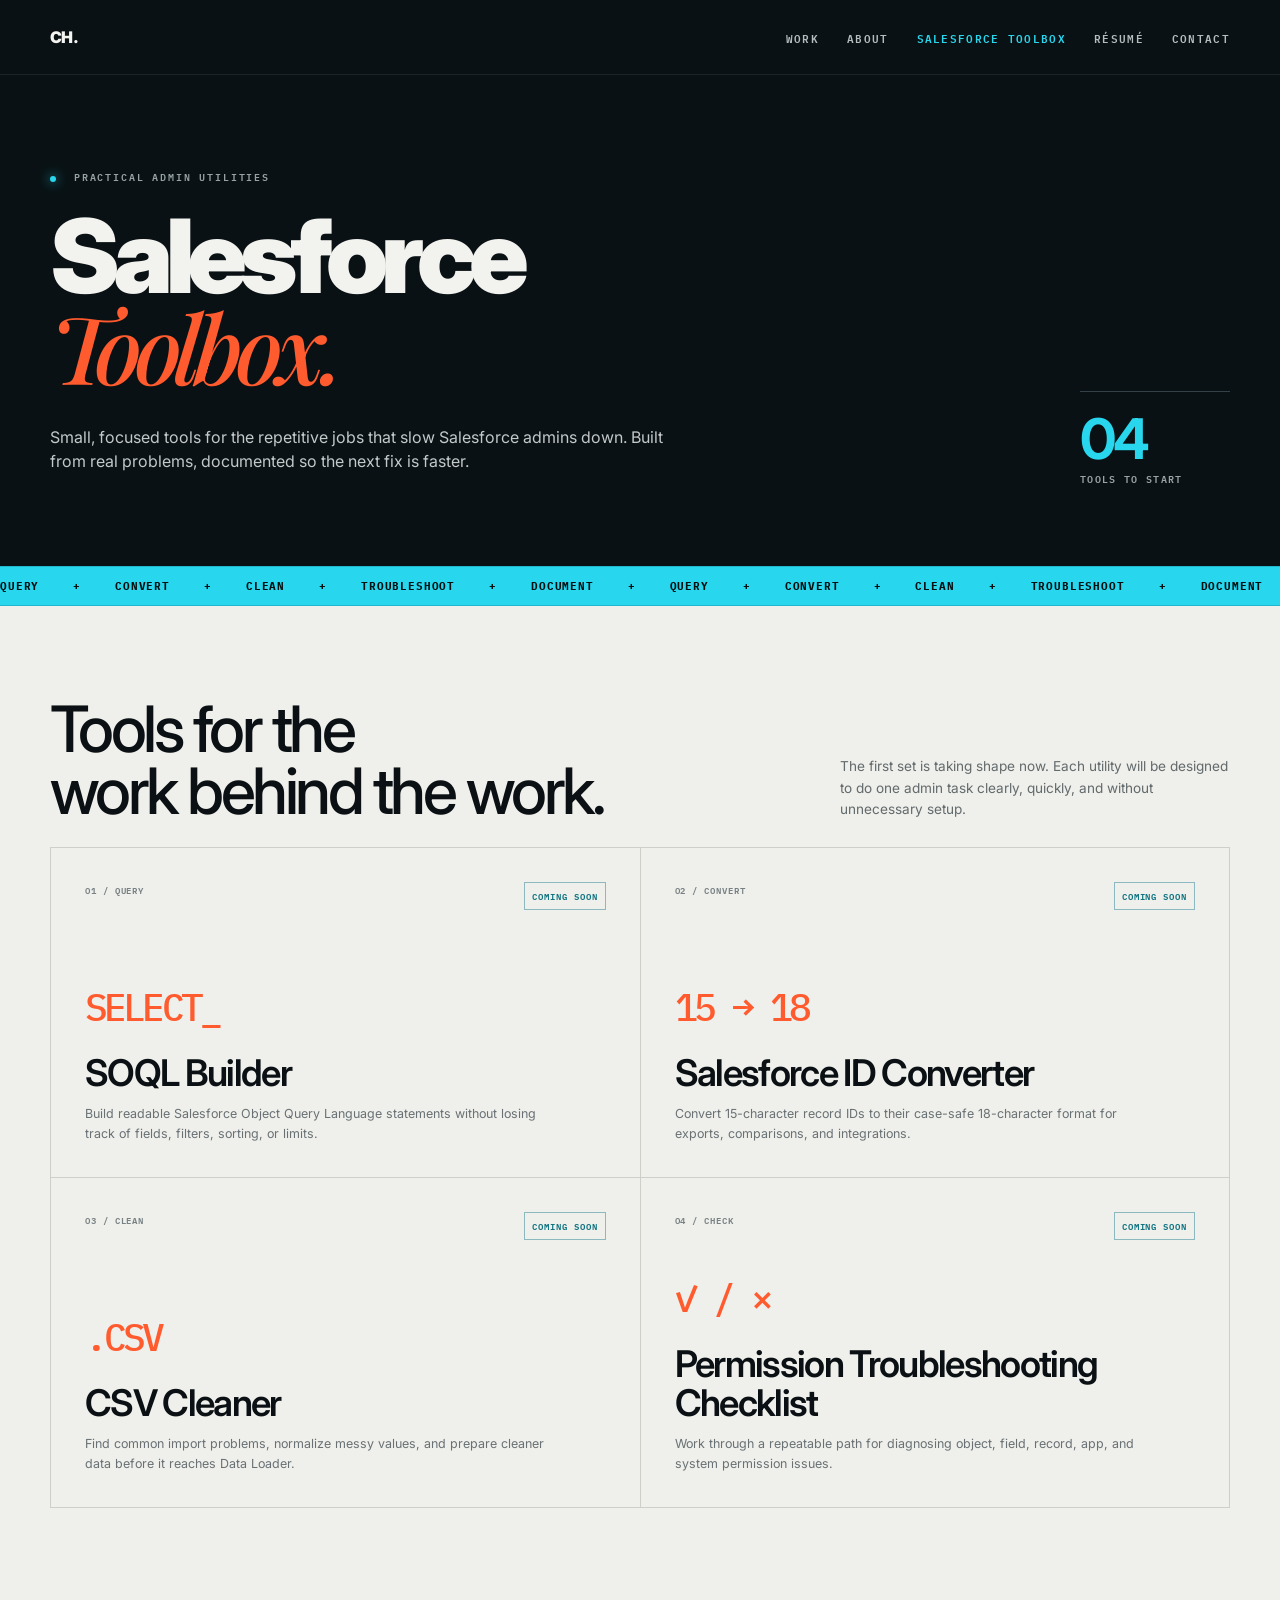
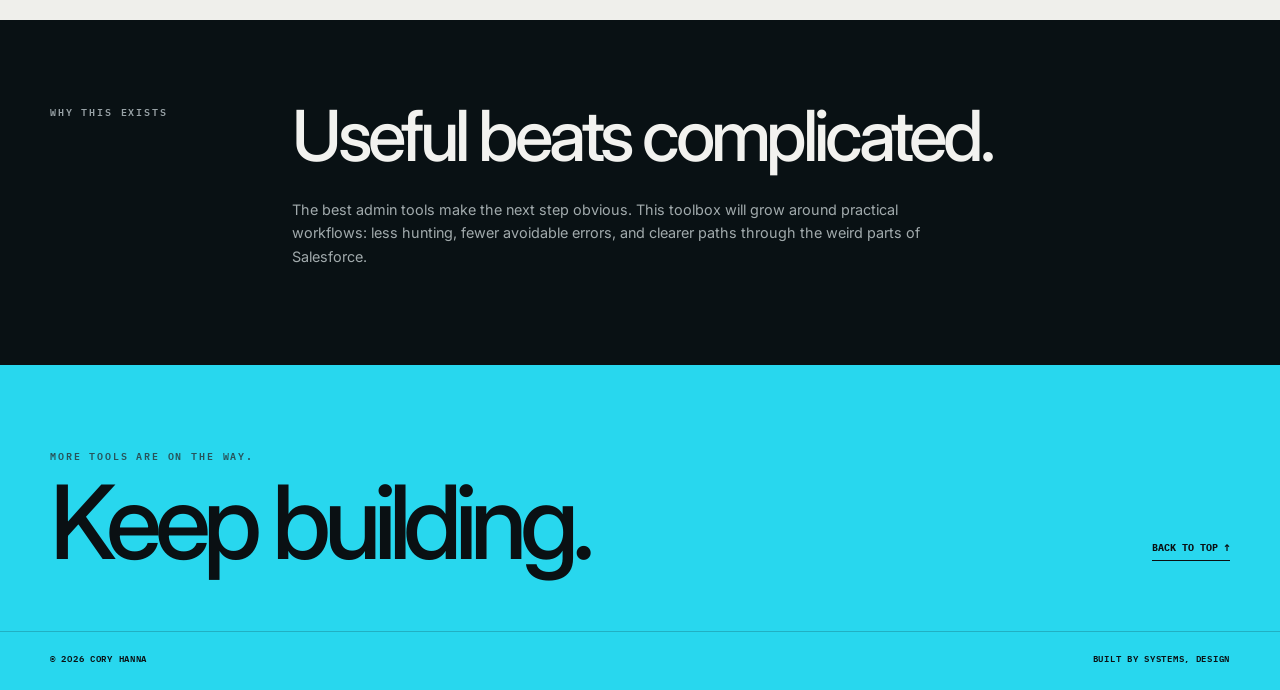
==== salesforce-toolbox.html @ 1705db42 "Add Salesforce Toolbox page" ====
<!DOCTYPE html>
<html lang="en">
<head>
  <meta charset="UTF-8">
  <meta name="viewport" content="width=device-width, initial-scale=1.0">
  <meta name="description" content="Practical Salesforce utilities and troubleshooting guides built by CRM Administrator Cory Hanna.">
  <title>Salesforce Toolbox | Cory Hanna</title>
  <link rel="icon" type="image/svg+xml" href="favicon.svg">
  <link rel="stylesheet" href="styles.css">
</head>
<body id="top">
<header class="topbar">
  <div class="wrap nav-wrap">
    <a class="logo" href="index.html" aria-label="Cory Hanna home">CH.</a>
    <button class="menu-toggle" type="button" aria-expanded="false" aria-controls="site-nav" aria-label="Open navigation">
      <span></span><span></span><span></span>
    </button>
    <nav id="site-nav">
      <a href="index.html#work">WORK</a>
      <a href="index.html#about">ABOUT</a>
      <a href="salesforce-toolbox.html" aria-current="page">SALESFORCE TOOLBOX</a>
      <a href="index.html#resume">RÉSUMÉ</a>
      <a href="index.html#contact">CONTACT</a>
    </nav>
  </div>
</header>

<main>
  <section class="dark toolbox-hero">
    <div class="wrap toolbox-hero-grid">
      <div>
        <p class="kicker"><span class="dot"></span> PRACTICAL ADMIN UTILITIES</p>
        <h1>Salesforce<br><em>Toolbox.</em></h1>
        <p class="intro">Small, focused tools for the repetitive jobs that slow Salesforce admins down. Built from real problems, documented so the next fix is faster.</p>
      </div>
      <div class="toolbox-count" aria-label="Four tools in the toolbox">
        <strong>04</strong>
        <span>TOOLS TO START</span>
      </div>
    </div>
  </section>

  <div class="marquee" aria-hidden="true">
    <div class="marquee-track">
      <div class="marquee-group">
        <span>QUERY</span><b>+</b><span>CONVERT</span><b>+</b><span>CLEAN</span><b>+</b><span>TROUBLESHOOT</span><b>+</b><span>DOCUMENT</span><b>+</b>
      </div>
      <div class="marquee-group">
        <span>QUERY</span><b>+</b><span>CONVERT</span><b>+</b><span>CLEAN</span><b>+</b><span>TROUBLESHOOT</span><b>+</b><span>DOCUMENT</span><b>+</b>
      </div>
    </div>
  </div>

  <section class="light toolbox-section" aria-labelledby="toolbox-heading">
    <div class="wrap">
      <div class="toolbox-heading">
        <h2 id="toolbox-heading">Tools for the<br>work behind the work.</h2>
        <p>The first set is taking shape now. Each utility will be designed to do one admin task clearly, quickly, and without unnecessary setup.</p>
      </div>

      <div class="tool-grid">
        <article class="tool-card">
          <div class="tool-card-top"><span class="tool-number">01 / QUERY</span><span class="tool-status">COMING SOON</span></div>
          <div class="tool-mark" aria-hidden="true">SELECT_</div>
          <h3>SOQL Builder</h3>
          <p>Build readable Salesforce Object Query Language statements without losing track of fields, filters, sorting, or limits.</p>
        </article>

        <article class="tool-card">
          <div class="tool-card-top"><span class="tool-number">02 / CONVERT</span><span class="tool-status">COMING SOON</span></div>
          <div class="tool-mark" aria-hidden="true">15 → 18</div>
          <h3>Salesforce ID Converter</h3>
          <p>Convert 15-character record IDs to their case-safe 18-character format for exports, comparisons, and integrations.</p>
        </article>

        <article class="tool-card">
          <div class="tool-card-top"><span class="tool-number">03 / CLEAN</span><span class="tool-status">COMING SOON</span></div>
          <div class="tool-mark" aria-hidden="true">.CSV</div>
          <h3>CSV Cleaner</h3>
          <p>Find common import problems, normalize messy values, and prepare cleaner data before it reaches Data Loader.</p>
        </article>

        <article class="tool-card">
          <div class="tool-card-top"><span class="tool-number">04 / CHECK</span><span class="tool-status">COMING SOON</span></div>
          <div class="tool-mark" aria-hidden="true">✓ / ×</div>
          <h3>Permission Troubleshooting Checklist</h3>
          <p>Work through a repeatable path for diagnosing object, field, record, app, and system permission issues.</p>
        </article>
      </div>
    </div>
  </section>

  <section class="dark toolbox-note">
    <div class="wrap toolbox-note-grid">
      <div class="section-label">WHY THIS EXISTS</div>
      <div>
        <h2>Useful beats complicated.</h2>
        <p>The best admin tools make the next step obvious. This toolbox will grow around practical workflows: less hunting, fewer avoidable errors, and clearer paths through the weird parts of Salesforce.</p>
      </div>
    </div>
  </section>

  <section class="cyan closer">
    <div class="wrap closer-grid">
      <div><p class="section-label">MORE TOOLS ARE ON THE WAY.</p><h2>Keep building.</h2></div>
      <a href="#top">BACK TO TOP ↑</a>
    </div>
  </section>
</main>

<footer class="cyan footer">
  <div class="wrap footer-grid">
    <span>© <span id="year"></span> CORY HANNA</span>
    <span>BUILT BY SYSTEMS, DESIGN</span>
  </div>
</footer>
<script src="script.js"></script>
</body>
</html>
---- styles.css ----
@import url('https://fonts.googleapis.com/css2?family=Inter:wght@400;500;600;700;800;900&family=IBM+Plex+Mono:wght@400;500;600&family=Playfair+Display:ital,wght@1,500&display=swap');

:root {
    --dark: #091114;
    --paper: #efefeb;
    --ink: #0a1013;
    --cyan: #28d7ee;
    --orange: #ff5b2f;
    --muted: #9aa3a7;
    --line: #222c31;
    --paper-line: #cfcfca;
    --wrap: min(1180px, calc(100% - 48px))
}

* {
    box-sizing: border-box
}

html {
    scroll-behavior: smooth
}

body {
    margin: 0;
    font-family: Inter, Arial, sans-serif;
    background: var(--dark);
    color: #f3f3ef
}

a {
    color: inherit;
    text-decoration: none
}

.wrap {
    width: var(--wrap);
    margin: 0 auto
}

.topbar {
    background: var(--dark);
    border-bottom: 1px solid rgba(255, 255, 255, .08);
    position: sticky;
    top: 0;
    z-index: 20
}

.nav-wrap {
    min-height: 74px;
    display: flex;
    justify-content: space-between;
    align-items: center
}

.logo {
    font-size: 1rem;
    font-weight: 900;
    letter-spacing: -.04em
}

nav {
    display: flex;
    gap: 28px
}

nav a {
    font: 600 .68rem "IBM Plex Mono", monospace;
    letter-spacing: .12em;
    color: #b5bdbf
}

nav a:hover {
    color: var(--cyan)
}

nav a[aria-current="page"] {
    color: var(--cyan)
}

.menu-toggle {
    display: none;
    width: 42px;
    height: 42px;
    padding: 10px;
    border: 0;
    background: transparent;
    cursor: pointer
}

.menu-toggle span {
    display: block;
    height: 2px;
    margin: 5px 0;
    background: var(--cyan);
    transition: transform .2s ease, opacity .2s ease, background .2s ease
}

.hero {
    padding: 84px 0 86px
}

.hero-grid {
    display: grid;
    grid-template-columns: 1.35fr .65fr;
    gap: 56px;
    align-items: end
}

.kicker,
.section-label {
    font: 600 .64rem "IBM Plex Mono", monospace;
    letter-spacing: .18em;
    color: #98a2a6;
    text-transform: uppercase
}

.dot {
    display: inline-block;
    width: 6px;
    height: 6px;
    border-radius: 50%;
    background: var(--cyan);
    box-shadow: 0 0 12px var(--cyan);
    margin-right: 10px;
    vertical-align: middle
}

.hero h1 {
    font-size: clamp(4.2rem, 8.1vw, 7.5rem);
    line-height: .91;
    letter-spacing: -.07em;
    margin: 28px 0 36px;
    font-weight: 900;
    max-width: 900px
}

.hero h1 em {
    color: #ff5500;
    font-family: "Playfair Display", serif;
    font-weight: 500;
    font-size: .92em
}

.intro {
    max-width: 625px;
    color: #c3c8c9;
    font-size: 1rem;
    line-height: 1.55
}

.hero-right {
    min-height: 520px;
    display: flex;
    flex-direction: column;
    justify-content: space-between;
    align-items: flex-start;
    padding-bottom: 20px
}

.scribble {
    color: var(--orange);
    font-size: .95rem;
    transform: rotate(-7deg);
    margin: 90px 0 0 18px;
    font-style: italic
}

.meet-link {
    font: 600 .68rem "IBM Plex Mono", monospace;
    letter-spacing: .12em;
    border-bottom: 2px solid var(--cyan);
    padding-bottom: 8px
}

.meet-link span {
    color: var(--cyan);
    margin-left: 18px
}

.marquee {
    overflow: hidden;
    white-space: nowrap;
    background: var(--cyan);
    color: #031012;
    border-top: 1px solid rgba(0, 0, 0, .15);
    border-bottom: 1px solid rgba(0, 0, 0, .15)
}

.marquee-track {
    width: max-content;
    display: flex;
    align-items: center;
    padding: 12px 0;
    font: 800 .66rem "IBM Plex Mono", monospace;
    letter-spacing: .08em;
    animation: marquee-scroll 24s linear infinite;
    will-change: transform
}

.marquee-group {
    display: flex;
    flex-shrink: 0;
    align-items: center;
    gap: 34px;
    padding-right: 34px
}

@keyframes marquee-scroll {
    from {
        transform: translateX(0)
    }

    to {
        transform: translateX(-50%)
    }
}

.section {
    padding: 110px 0
}

.dark {
    background: var(--dark);
    color: #f2f2ef
}

.light {
    background: var(--paper);
    color: var(--ink)
}

.split-section {
    display: grid;
    grid-template-columns: 190px 1fr;
    gap: 52px
}

.section-body {
    max-width: 900px
}

.section-body h2 {
    font-size: clamp(2.6rem, 5vw, 4.7rem);
    line-height: .96;
    letter-spacing: -.055em;
    margin: 0 0 28px;
    font-weight: 500
}

.section-body>p {
    color: #9aa3a7;
    max-width: 760px;
    line-height: 1.6;
    font-size: .95rem
}

.light .section-body>p {
    color: #5f6669
}

.skills {
    display: grid;
    grid-template-columns: 1fr 1fr;
    margin-top: 52px;
    border-top: 1px solid var(--line)
}

.skills div {
    padding: 18px 0;
    border-bottom: 1px solid var(--line);
    font-size: .82rem;
    font-weight: 600
}

.skills div:nth-child(odd) {
    padding-right: 26px
}

.skills div:nth-child(even) {
    padding-left: 26px
}

.skills span {
    color: var(--cyan);
    font: 600 .62rem "IBM Plex Mono", monospace;
    margin-right: 18px
}

.hobby-grid {
    display: grid;
    grid-template-columns: 1fr 1fr;
    margin-top: 52px;
    border: 1px solid var(--paper-line)
}

.hobby-grid article {
    padding: 34px;
    min-height: 170px
}

.hobby-grid article:nth-child(1),
.hobby-grid article:nth-child(3) {
    border-right: 1px solid var(--paper-line)
}

.hobby-grid article:nth-child(1),
.hobby-grid article:nth-child(2) {
    border-bottom: 1px solid var(--paper-line)
}

.hobby-grid span {
    font: 500 .58rem "IBM Plex Mono", monospace;
    color: #7e8789
}

.hobby-grid h3 {
    margin: 28px 0 8px;
    font-size: 1rem;
    font-weight: 500
}

.hobby-grid p {
    margin: 0;
    color: #6e7476;
    font-size: .75rem;
    line-height: 1.5
}

.now-card {
    border: 1px solid #354047;
    position: relative;
    padding: 58px 52px 48px
}

.now-card:after {
    content: "";
    position: absolute;
    width: 12px;
    height: 12px;
    right: -1px;
    top: -1px;
    background: var(--orange)
}

.badge {
    display: inline-block;
    color: var(--cyan);
    border: 1px solid var(--cyan);
    padding: 5px 8px;
    font: 600 .58rem "IBM Plex Mono", monospace;
    letter-spacing: .08em;
    margin-bottom: 26px
}

.now-grid {
    display: grid;
    grid-template-columns: 1.15fr .85fr;
    gap: 70px;
    align-items: start
}

.now-grid h2 {
    font-size: clamp(2.7rem, 4.8vw, 4.4rem);
    margin: 0
}

.now-grid p {
    color: #a4adaf;
    line-height: 1.7;
    font-size: .88rem;
    max-width: 360px
}

.resume-block {
    border-top: 1px solid var(--paper-line);
    padding-top: 28px;
    display: grid;
    grid-template-columns: 1fr auto;
    gap: 60px;
    align-items: end
}

.resume-block h2 {
    margin-top: 18px
}

.resume-block p {
    color: #646b6d;
    max-width: 620px
}

.light-badge {
    color: #0e7380;
    border-color: #8cb9bf
}

.resume-actions {
    display: flex;
    flex-direction: column;
    gap: 18px;
    align-items: flex-start;
    padding-bottom: 8px
}

.button {
    background: var(--ink);
    color: var(--cyan);
    padding: 14px 18px;
    font: 700 .65rem "IBM Plex Mono", monospace;
    letter-spacing: .08em
}

.button span {
    margin-left: 18px
}

.text-link {
    color: #343b3e;
    font: 500 .62rem "IBM Plex Mono", monospace;
    border-bottom: 1px solid #7a8284;
    padding-bottom: 6px
}

.contact .small-copy {
    color: #90999c;
    font-size: .83rem;
    margin-bottom: 12px
}

.contact h2 {
    font-size: clamp(3rem, 5vw, 5rem);
    margin-bottom: 52px
}

.email-link {
    display: inline-block;
    font-size: clamp(1.8rem, 4vw, 3.5rem);
    font-weight: 800;
    letter-spacing: -.04em;
    border-bottom: 3px solid var(--cyan);
    padding-bottom: 8px
}

.email-link span {
    color: var(--cyan)
}

.cyan {
    background: var(--cyan);
    color: var(--ink)
}

.closer {
    padding: 70px 0 60px
}

.closer-grid {
    display: grid;
    grid-template-columns: 1fr auto;
    align-items: end
}

.closer .section-label {
    color: #28535a
}

.closer h2 {
    font-size: clamp(4rem, 8vw, 7.8rem);
    line-height: .95;
    margin: 10px 0 0;
    letter-spacing: -.07em;
    font-weight: 500
}

.closer a {
    font: 700 .62rem "IBM Plex Mono", monospace;
    border-bottom: 1px solid var(--ink);
    padding-bottom: 6px;
    margin-bottom: 10px
}

.footer {
    border-top: 1px solid rgba(0, 0, 0, .18);
    padding: 18px 0 24px
}

.footer-grid {
    display: flex;
    justify-content: space-between;
    font: 600 .56rem "IBM Plex Mono", monospace;
    letter-spacing: .08em
}

/* Salesforce Toolbox */
.toolbox-hero {
    padding: 82px 0 76px
}

.toolbox-hero-grid {
    display: grid;
    grid-template-columns: 1fr auto;
    gap: 56px;
    align-items: end
}

.toolbox-hero h1 {
    max-width: 880px;
    margin: 25px 0 30px;
    font-size: clamp(4rem, 8vw, 7.3rem);
    line-height: .9;
    letter-spacing: -.07em;
    font-weight: 900
}

.toolbox-hero h1 em {
    color: var(--orange);
    font-family: "Playfair Display", serif;
    font-size: .92em;
    font-weight: 500
}

.toolbox-count {
    min-width: 150px;
    padding: 19px 0 3px;
    border-top: 1px solid #344047
}

.toolbox-count strong {
    display: block;
    color: var(--cyan);
    font-size: 3.5rem;
    line-height: 1;
    letter-spacing: -.06em
}

.toolbox-count span {
    font: 600 .6rem "IBM Plex Mono", monospace;
    letter-spacing: .14em;
    color: var(--muted)
}

.toolbox-section {
    padding: 92px 0 112px
}

.toolbox-heading {
    display: flex;
    justify-content: space-between;
    gap: 40px;
    align-items: end;
    padding-bottom: 26px
}

.toolbox-heading h2 {
    margin: 0;
    font-size: clamp(2.5rem, 5vw, 4.7rem);
    line-height: .96;
    letter-spacing: -.055em;
    font-weight: 500
}

.toolbox-heading p {
    max-width: 390px;
    margin: 0;
    color: #626a6c;
    font-size: .85rem;
    line-height: 1.6
}

.tool-grid {
    display: grid;
    grid-template-columns: 1fr 1fr;
    border-top: 1px solid var(--paper-line);
    border-left: 1px solid var(--paper-line)
}

.tool-card {
    min-height: 330px;
    padding: 34px;
    display: flex;
    flex-direction: column;
    border-right: 1px solid var(--paper-line);
    border-bottom: 1px solid var(--paper-line);
    transition: background .2s ease, color .2s ease
}

.tool-card:hover {
    background: var(--ink);
    color: #f2f2ef
}

.tool-card-top {
    display: flex;
    justify-content: space-between;
    gap: 20px;
    align-items: flex-start
}

.tool-number,
.tool-status {
    font: 600 .58rem "IBM Plex Mono", monospace;
    letter-spacing: .1em
}

.tool-number {
    color: #778083
}

.tool-status {
    color: #0e7380;
    border: 1px solid #8cb9bf;
    padding: 5px 7px
}

.tool-card:hover .tool-status {
    color: var(--cyan);
    border-color: var(--cyan)
}

.tool-mark {
    margin: auto 0 22px;
    color: var(--orange);
    font: 500 2.4rem "IBM Plex Mono", monospace;
    letter-spacing: -.1em
}

.tool-card h3 {
    margin: 0 0 12px;
    font-size: clamp(1.5rem, 3vw, 2.3rem);
    line-height: 1.05;
    letter-spacing: -.045em;
    font-weight: 600
}

.tool-card p {
    max-width: 470px;
    margin: 0;
    color: #697174;
    font-size: .78rem;
    line-height: 1.55
}

.tool-card:hover p {
    color: #aeb6b8
}

.toolbox-note {
    padding: 82px 0
}

.toolbox-note-grid {
    display: grid;
    grid-template-columns: 190px 1fr;
    gap: 52px
}

.toolbox-note h2 {
    max-width: 820px;
    margin: 0 0 28px;
    font-size: clamp(2.8rem, 5.5vw, 5.2rem);
    line-height: .96;
    letter-spacing: -.06em;
    font-weight: 500
}

.toolbox-note p {
    max-width: 660px;
    color: #a1aaac;
    line-height: 1.65;
    font-size: .9rem
}

@media(max-width:900px) {
    .nav-wrap {
        position: relative
    }

    .menu-toggle {
        display: block
    }

    nav {
        display: none;
        position: absolute;
        top: 74px;
        left: -24px;
        right: -24px;
        padding: 10px 24px 18px;
        flex-direction: column;
        gap: 0;
        background: var(--dark);
        border-bottom: 1px solid rgba(255, 255, 255, .12);
        box-shadow: 0 14px 24px rgba(0, 0, 0, .28)
    }

    nav.open {
        display: flex
    }

    nav a {
        padding: 15px 0;
        font-size: .78rem;
        border-bottom: 1px solid rgba(255, 255, 255, .08)
    }

    nav a:last-child {
        border-bottom: 0
    }

    .menu-toggle[aria-expanded="true"] span {
        background: var(--orange)
    }

    .menu-toggle[aria-expanded="true"] span:nth-child(1) {
        transform: translateY(7px) rotate(45deg)
    }

    .menu-toggle[aria-expanded="true"] span:nth-child(2) {
        opacity: 0
    }

    .menu-toggle[aria-expanded="true"] span:nth-child(3) {
        transform: translateY(-7px) rotate(-45deg)
    }

    .hero-grid,
    .split-section,
    .resume-block,
    .now-grid,
    .closer-grid,
    .toolbox-hero-grid,
    .toolbox-note-grid {
        grid-template-columns: 1fr
    }

    .toolbox-count {
        max-width: 150px
    }

    .hero-right {
        min-height: auto;
        flex-direction: row;
        align-items: flex-end
    }

    .scribble {
        margin: 10px 0
    }

    .split-section {
        gap: 24px
    }

    .section {
        padding: 82px 0
    }

    .resume-actions {
        margin-top: 16px
    }
}

@media(max-width:620px) {
    :root {
        --wrap: min(100% - 30px, 1180px)
    }

    .hero {
        padding: 54px 0 64px
    }

    .hero h1 {
        font-size: clamp(3.4rem, 17vw, 5.2rem)
    }

    .hero-right {
        display: block
    }

    .meet-link {
        display: inline-block;
        margin-top: 30px
    }

    .skills,
    .hobby-grid {
        grid-template-columns: 1fr
    }

    .skills div:nth-child(even),
    .skills div:nth-child(odd) {
        padding-left: 0;
        padding-right: 0
    }

    .hobby-grid article {
        border-right: 0 !important;
        border-bottom: 1px solid var(--paper-line) !important
    }

    .hobby-grid article:last-child {
        border-bottom: 0 !important
    }

    .now-card {
        padding: 34px 24px
    }

    .email-link {
        font-size: 1.65rem
    }

    .footer-grid {
        flex-direction: column;
        gap: 8px
    }

    .toolbox-hero {
        padding: 54px 0 58px
    }

    .toolbox-hero h1 {
        font-size: clamp(3.35rem, 17vw, 5rem)
    }

    .toolbox-section {
        padding: 70px 0 82px
    }

    .toolbox-heading {
        display: block
    }

    .toolbox-heading p {
        margin-top: 20px
    }

    .tool-grid {
        grid-template-columns: 1fr
    }

    .tool-card {
        min-height: 300px;
        padding: 28px 24px
    }
}


/* Cloudflare auto-deploy test */
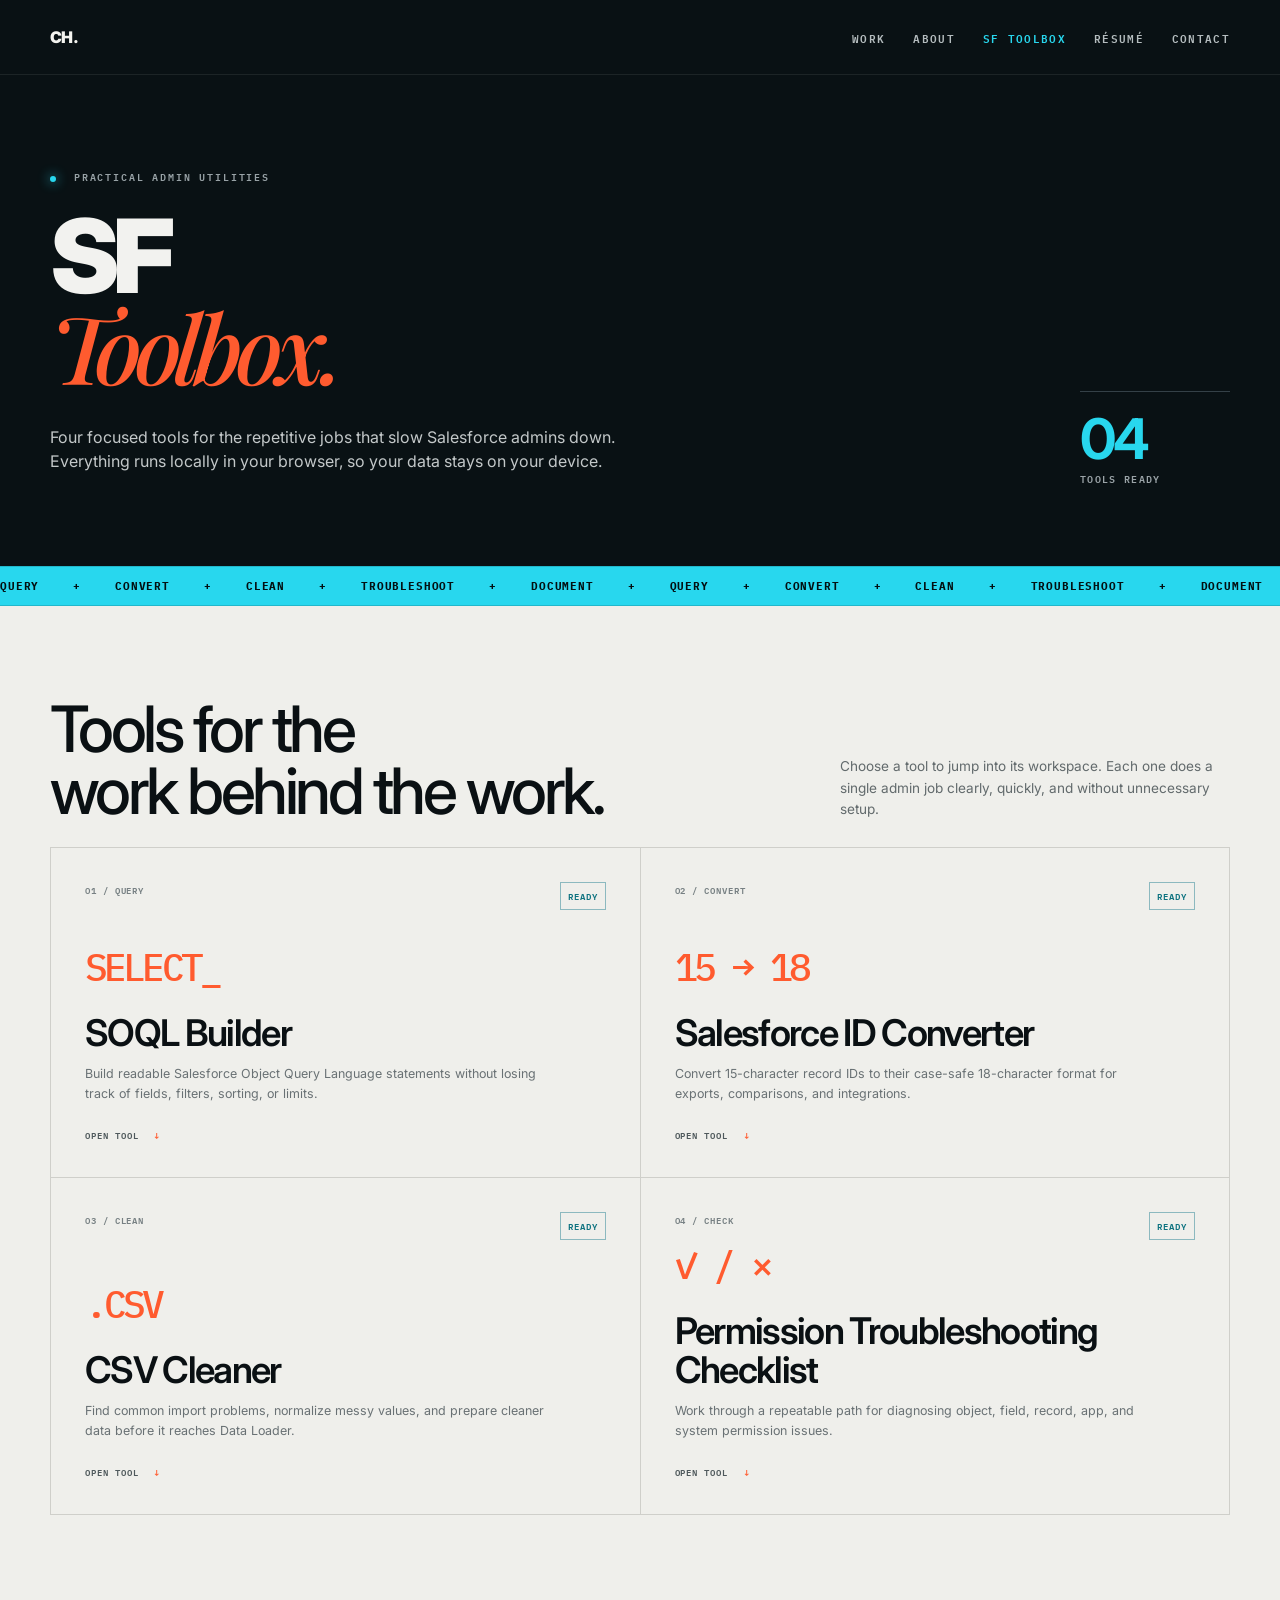
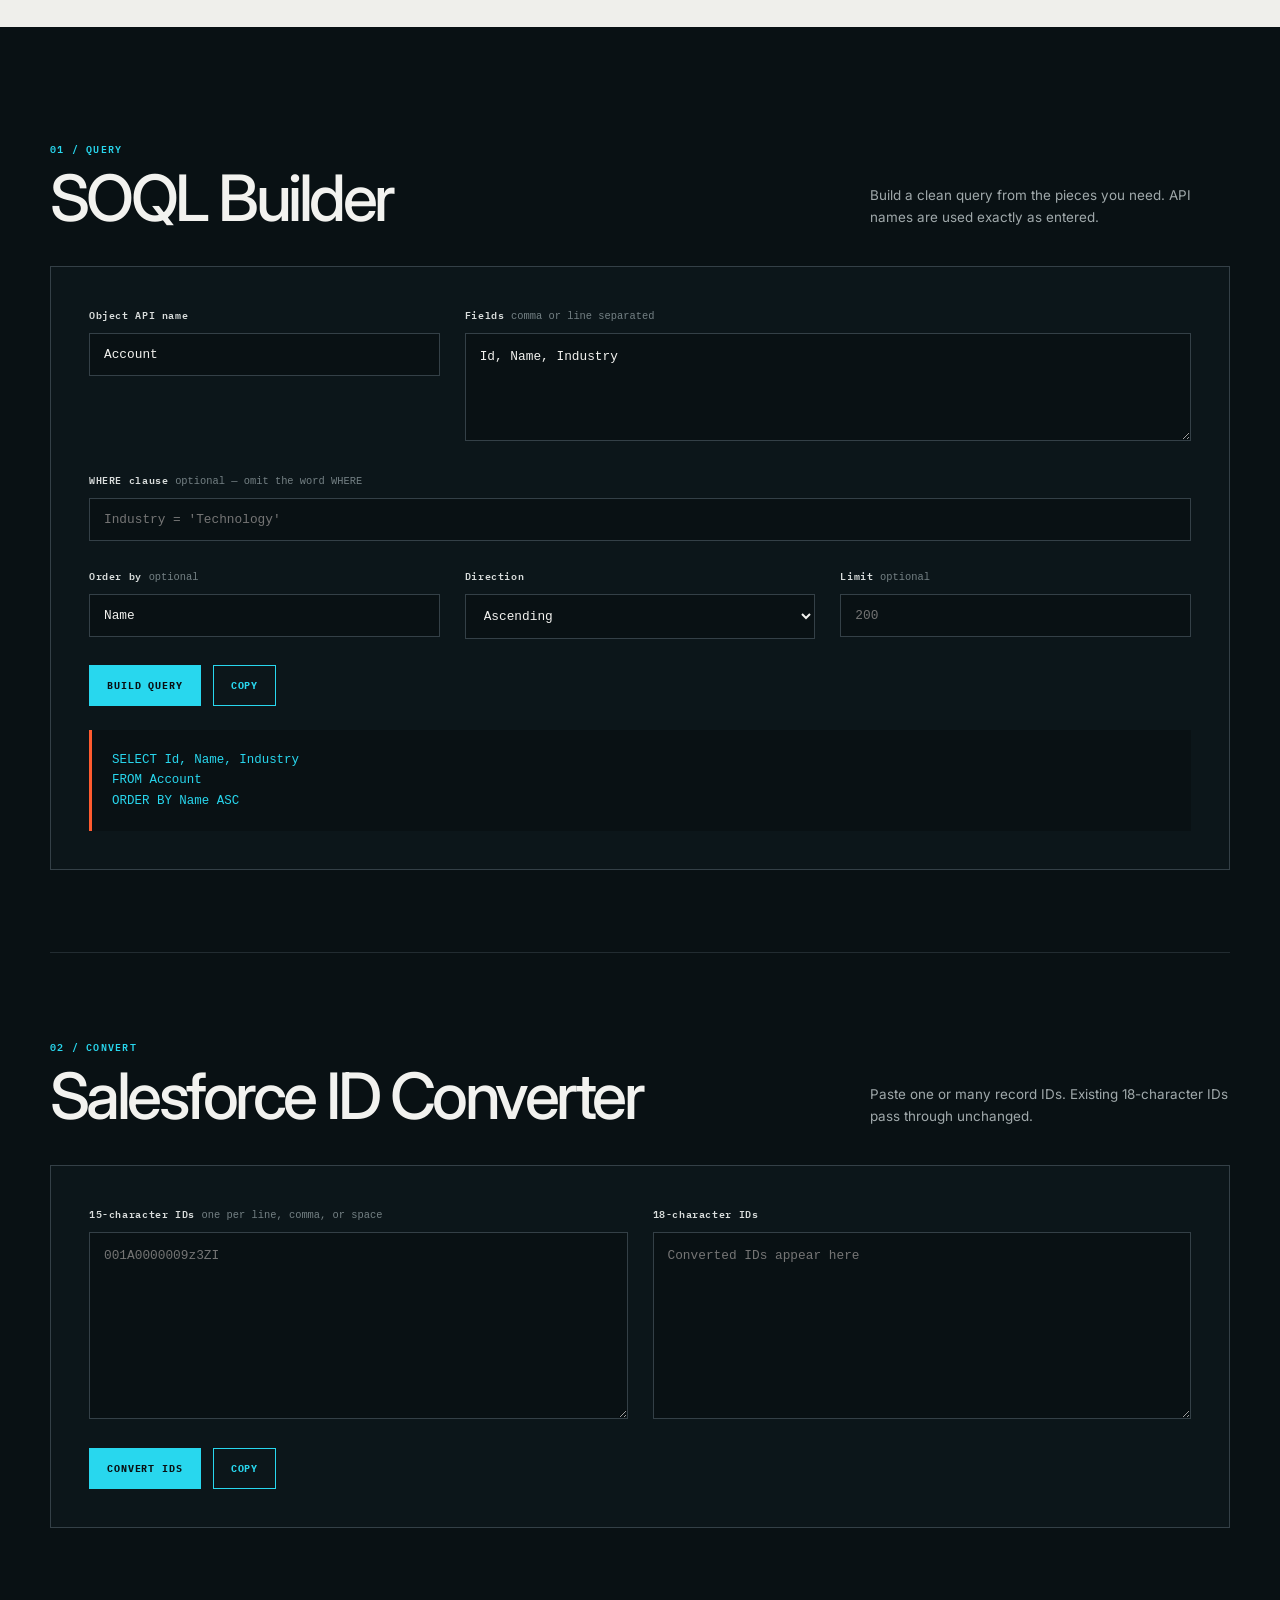
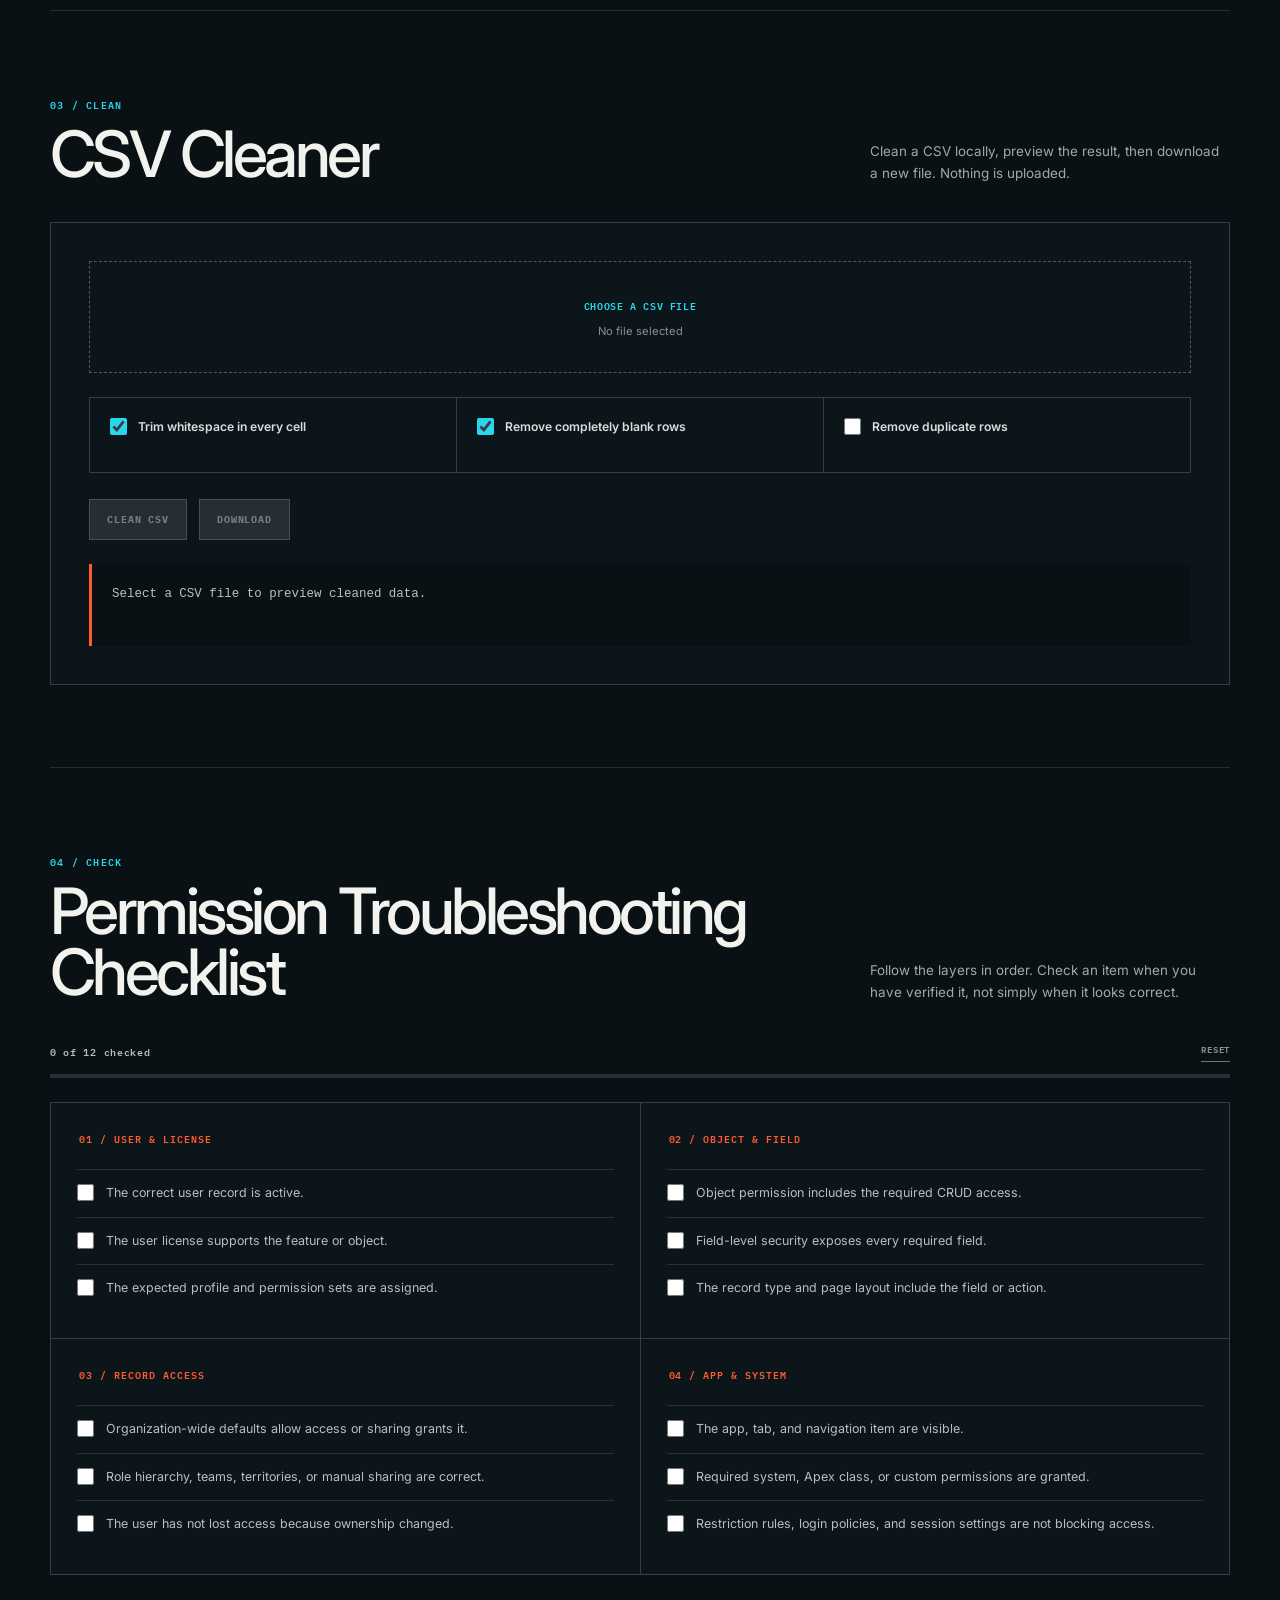
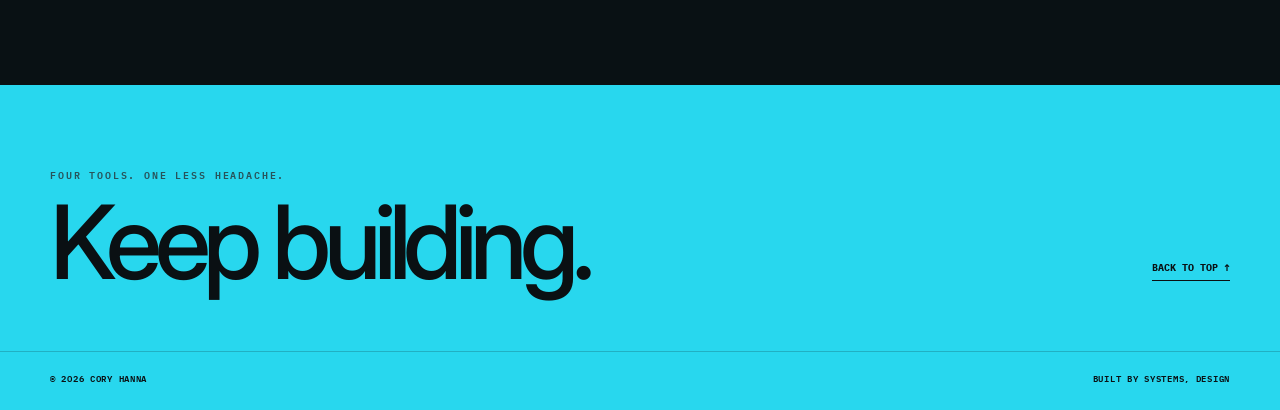
==== commit 6c1bcf3b: "Add working SF Toolbox utilities" ====
--- a/salesforce-toolbox.html
+++ b/salesforce-toolbox.html
@@ -3,8 +3,8 @@
 <head>
   <meta charset="UTF-8">
   <meta name="viewport" content="width=device-width, initial-scale=1.0">
-  <meta name="description" content="Practical Salesforce utilities and troubleshooting guides built by CRM Administrator Cory Hanna.">
-  <title>Salesforce Toolbox | Cory Hanna</title>
+  <meta name="description" content="Four practical Salesforce utilities for queries, IDs, CSV cleanup, and permission troubleshooting.">
+  <title>SF Toolbox | Cory Hanna</title>
   <link rel="icon" type="image/svg+xml" href="favicon.svg">
   <link rel="stylesheet" href="styles.css">
 </head>
@@ -18,7 +18,7 @@
     <nav id="site-nav">
       <a href="index.html#work">WORK</a>
       <a href="index.html#about">ABOUT</a>
-      <a href="salesforce-toolbox.html" aria-current="page">SALESFORCE TOOLBOX</a>
+      <a href="salesforce-toolbox.html" aria-current="page">SF TOOLBOX</a>
       <a href="index.html#resume">RÉSUMÉ</a>
       <a href="index.html#contact">CONTACT</a>
     </nav>
@@ -30,12 +30,12 @@
     <div class="wrap toolbox-hero-grid">
       <div>
         <p class="kicker"><span class="dot"></span> PRACTICAL ADMIN UTILITIES</p>
-        <h1>Salesforce<br><em>Toolbox.</em></h1>
-        <p class="intro">Small, focused tools for the repetitive jobs that slow Salesforce admins down. Built from real problems, documented so the next fix is faster.</p>
+        <h1>SF<br><em>Toolbox.</em></h1>
+        <p class="intro">Four focused tools for the repetitive jobs that slow Salesforce admins down. Everything runs locally in your browser, so your data stays on your device.</p>
       </div>
       <div class="toolbox-count" aria-label="Four tools in the toolbox">
         <strong>04</strong>
-        <span>TOOLS TO START</span>
+        <span>TOOLS READY</span>
       </div>
     </div>
   </section>
@@ -55,54 +55,116 @@
     <div class="wrap">
       <div class="toolbox-heading">
         <h2 id="toolbox-heading">Tools for the<br>work behind the work.</h2>
-        <p>The first set is taking shape now. Each utility will be designed to do one admin task clearly, quickly, and without unnecessary setup.</p>
+        <p>Choose a tool to jump into its workspace. Each one does a single admin job clearly, quickly, and without unnecessary setup.</p>
       </div>
 
       <div class="tool-grid">
-        <article class="tool-card">
-          <div class="tool-card-top"><span class="tool-number">01 / QUERY</span><span class="tool-status">COMING SOON</span></div>
+        <a class="tool-card" href="#soql-builder">
+          <div class="tool-card-top"><span class="tool-number">01 / QUERY</span><span class="tool-status">READY</span></div>
           <div class="tool-mark" aria-hidden="true">SELECT_</div>
           <h3>SOQL Builder</h3>
           <p>Build readable Salesforce Object Query Language statements without losing track of fields, filters, sorting, or limits.</p>
-        </article>
+          <span class="tool-card-link">OPEN TOOL <span aria-hidden="true">↓</span></span>
+        </a>
 
-        <article class="tool-card">
-          <div class="tool-card-top"><span class="tool-number">02 / CONVERT</span><span class="tool-status">COMING SOON</span></div>
+        <a class="tool-card" href="#id-converter">
+          <div class="tool-card-top"><span class="tool-number">02 / CONVERT</span><span class="tool-status">READY</span></div>
           <div class="tool-mark" aria-hidden="true">15 → 18</div>
           <h3>Salesforce ID Converter</h3>
           <p>Convert 15-character record IDs to their case-safe 18-character format for exports, comparisons, and integrations.</p>
-        </article>
+          <span class="tool-card-link">OPEN TOOL <span aria-hidden="true">↓</span></span>
+        </a>
 
-        <article class="tool-card">
-          <div class="tool-card-top"><span class="tool-number">03 / CLEAN</span><span class="tool-status">COMING SOON</span></div>
+        <a class="tool-card" href="#csv-cleaner">
+          <div class="tool-card-top"><span class="tool-number">03 / CLEAN</span><span class="tool-status">READY</span></div>
           <div class="tool-mark" aria-hidden="true">.CSV</div>
           <h3>CSV Cleaner</h3>
           <p>Find common import problems, normalize messy values, and prepare cleaner data before it reaches Data Loader.</p>
-        </article>
+          <span class="tool-card-link">OPEN TOOL <span aria-hidden="true">↓</span></span>
+        </a>
 
-        <article class="tool-card">
-          <div class="tool-card-top"><span class="tool-number">04 / CHECK</span><span class="tool-status">COMING SOON</span></div>
+        <a class="tool-card" href="#permission-checklist">
+          <div class="tool-card-top"><span class="tool-number">04 / CHECK</span><span class="tool-status">READY</span></div>
           <div class="tool-mark" aria-hidden="true">✓ / ×</div>
           <h3>Permission Troubleshooting Checklist</h3>
           <p>Work through a repeatable path for diagnosing object, field, record, app, and system permission issues.</p>
-        </article>
+          <span class="tool-card-link">OPEN TOOL <span aria-hidden="true">↓</span></span>
+        </a>
       </div>
     </div>
   </section>
 
-  <section class="dark toolbox-note">
-    <div class="wrap toolbox-note-grid">
-      <div class="section-label">WHY THIS EXISTS</div>
-      <div>
-        <h2>Useful beats complicated.</h2>
-        <p>The best admin tools make the next step obvious. This toolbox will grow around practical workflows: less hunting, fewer avoidable errors, and clearer paths through the weird parts of Salesforce.</p>
-      </div>
+  <section class="dark tool-workspaces" aria-label="SF Toolbox utilities">
+    <div class="wrap">
+      <article id="soql-builder" class="tool-panel">
+        <div class="tool-panel-heading">
+          <div><span class="tool-panel-number">01 / QUERY</span><h2>SOQL Builder</h2></div>
+          <p>Build a clean query from the pieces you need. API names are used exactly as entered.</p>
+        </div>
+        <form id="soql-form" class="tool-form">
+          <div class="form-grid">
+            <label>Object API name<input id="soql-object" type="text" value="Account" placeholder="Account" autocomplete="off" required></label>
+            <label>Fields <span class="label-note">comma or line separated</span><textarea id="soql-fields" rows="4" placeholder="Id, Name, Industry" required>Id, Name, Industry</textarea></label>
+            <label class="form-span">WHERE clause <span class="label-note">optional — omit the word WHERE</span><input id="soql-where" type="text" placeholder="Industry = 'Technology'" autocomplete="off"></label>
+            <label>Order by <span class="label-note">optional</span><input id="soql-order" type="text" value="Name" placeholder="Name" autocomplete="off"></label>
+            <label>Direction<select id="soql-direction"><option value="ASC">Ascending</option><option value="DESC">Descending</option></select></label>
+            <label>Limit <span class="label-note">optional</span><input id="soql-limit" type="number" min="1" max="50000" placeholder="200"></label>
+          </div>
+          <div class="tool-actions"><button class="tool-button" type="submit">BUILD QUERY</button><button class="tool-button secondary" id="copy-soql" type="button">COPY</button><span class="action-status" id="soql-status" aria-live="polite"></span></div>
+          <pre class="tool-output"><code id="soql-output">SELECT Id, Name, Industry
+FROM Account
+ORDER BY Name ASC</code></pre>
+        </form>
+      </article>
+
+      <article id="id-converter" class="tool-panel">
+        <div class="tool-panel-heading">
+          <div><span class="tool-panel-number">02 / CONVERT</span><h2>Salesforce ID Converter</h2></div>
+          <p>Paste one or many record IDs. Existing 18-character IDs pass through unchanged.</p>
+        </div>
+        <form id="id-form" class="tool-form two-column-tool">
+          <label>15-character IDs <span class="label-note">one per line, comma, or space</span><textarea id="id-input" rows="8" placeholder="001A0000009z3ZI"></textarea></label>
+          <label>18-character IDs<textarea id="id-output" rows="8" readonly placeholder="Converted IDs appear here"></textarea></label>
+          <div class="tool-actions form-span"><button class="tool-button" type="submit">CONVERT IDS</button><button class="tool-button secondary" id="copy-ids" type="button">COPY</button><span class="action-status" id="id-status" aria-live="polite"></span></div>
+        </form>
+      </article>
+
+      <article id="csv-cleaner" class="tool-panel">
+        <div class="tool-panel-heading">
+          <div><span class="tool-panel-number">03 / CLEAN</span><h2>CSV Cleaner</h2></div>
+          <p>Clean a CSV locally, preview the result, then download a new file. Nothing is uploaded.</p>
+        </div>
+        <div class="tool-form">
+          <label class="file-drop" for="csv-file"><span>CHOOSE A CSV FILE</span><small id="csv-file-name">No file selected</small><input id="csv-file" type="file" accept=".csv,text/csv"></label>
+          <div class="clean-options" role="group" aria-label="CSV cleaning options">
+            <label class="check-option"><input id="trim-cells" type="checkbox" checked><span>Trim whitespace in every cell</span></label>
+            <label class="check-option"><input id="remove-blanks" type="checkbox" checked><span>Remove completely blank rows</span></label>
+            <label class="check-option"><input id="remove-duplicates" type="checkbox"><span>Remove duplicate rows</span></label>
+          </div>
+          <div class="tool-actions"><button class="tool-button" id="clean-csv" type="button" disabled>CLEAN CSV</button><button class="tool-button secondary" id="download-csv" type="button" disabled>DOWNLOAD</button><span class="action-status" id="csv-status" aria-live="polite"></span></div>
+          <pre class="tool-output csv-preview" id="csv-preview">Select a CSV file to preview cleaned data.</pre>
+        </div>
+      </article>
+
+      <article id="permission-checklist" class="tool-panel">
+        <div class="tool-panel-heading">
+          <div><span class="tool-panel-number">04 / CHECK</span><h2>Permission Troubleshooting Checklist</h2></div>
+          <p>Follow the layers in order. Check an item when you have verified it, not simply when it looks correct.</p>
+        </div>
+        <div class="checklist-progress"><div><span id="checklist-count">0 of 12 checked</span><button id="reset-checklist" type="button">RESET</button></div><div class="progress-track"><span id="checklist-bar"></span></div></div>
+        <div class="permission-grid" id="permission-list">
+          <fieldset><legend>01 / USER &amp; LICENSE</legend><label><input type="checkbox"><span>The correct user record is active.</span></label><label><input type="checkbox"><span>The user license supports the feature or object.</span></label><label><input type="checkbox"><span>The expected profile and permission sets are assigned.</span></label></fieldset>
+          <fieldset><legend>02 / OBJECT &amp; FIELD</legend><label><input type="checkbox"><span>Object permission includes the required CRUD access.</span></label><label><input type="checkbox"><span>Field-level security exposes every required field.</span></label><label><input type="checkbox"><span>The record type and page layout include the field or action.</span></label></fieldset>
+          <fieldset><legend>03 / RECORD ACCESS</legend><label><input type="checkbox"><span>Organization-wide defaults allow access or sharing grants it.</span></label><label><input type="checkbox"><span>Role hierarchy, teams, territories, or manual sharing are correct.</span></label><label><input type="checkbox"><span>The user has not lost access because ownership changed.</span></label></fieldset>
+          <fieldset><legend>04 / APP &amp; SYSTEM</legend><label><input type="checkbox"><span>The app, tab, and navigation item are visible.</span></label><label><input type="checkbox"><span>Required system, Apex class, or custom permissions are granted.</span></label><label><input type="checkbox"><span>Restriction rules, login policies, and session settings are not blocking access.</span></label></fieldset>
+        </div>
+      </article>
     </div>
   </section>
 
   <section class="cyan closer">
     <div class="wrap closer-grid">
-      <div><p class="section-label">MORE TOOLS ARE ON THE WAY.</p><h2>Keep building.</h2></div>
+      <div><p class="section-label">FOUR TOOLS. ONE LESS HEADACHE.</p><h2>Keep building.</h2></div>
       <a href="#top">BACK TO TOP ↑</a>
     </div>
   </section>
@@ -115,5 +177,6 @@
   </div>
 </footer>
 <script src="script.js"></script>
+<script src="toolbox.js"></script>
 </body>
 </html>
--- a/styles.css
+++ b/styles.css
@@ -491,7 +491,7 @@
     letter-spacing: .08em
 }
 
-/* Salesforce Toolbox */
+/* SF Toolbox */
 .toolbox-hero {
     padding: 82px 0 76px
 }
@@ -642,6 +642,361 @@
 
 .tool-card:hover p {
     color: #aeb6b8
+}
+
+.tool-card-link {
+    margin-top: 24px;
+    color: #4f595c;
+    font: 600 .59rem "IBM Plex Mono", monospace;
+    letter-spacing: .1em
+}
+
+.tool-card-link span {
+    margin-left: 10px;
+    color: var(--orange)
+}
+
+.tool-card:hover .tool-card-link {
+    color: var(--cyan)
+}
+
+.tool-workspaces {
+    padding: 28px 0 110px;
+    scroll-margin-top: 74px
+}
+
+.tool-panel {
+    padding: 82px 0;
+    border-bottom: 1px solid var(--line);
+    scroll-margin-top: 74px
+}
+
+.tool-panel:last-child {
+    border-bottom: 0;
+    padding-bottom: 0
+}
+
+.tool-panel-heading {
+    display: grid;
+    grid-template-columns: 1fr 360px;
+    gap: 70px;
+    align-items: end;
+    margin-bottom: 38px
+}
+
+.tool-panel-heading h2 {
+    margin: 10px 0 0;
+    font-size: clamp(2.5rem, 5vw, 4.5rem);
+    line-height: .96;
+    letter-spacing: -.055em;
+    font-weight: 500
+}
+
+.tool-panel-heading p {
+    margin: 0;
+    color: #a0a9ab;
+    font-size: .84rem;
+    line-height: 1.65
+}
+
+.tool-panel-number {
+    color: var(--cyan);
+    font: 600 .6rem "IBM Plex Mono", monospace;
+    letter-spacing: .13em
+}
+
+.tool-form {
+    padding: 38px;
+    border: 1px solid #344047;
+    background: #0c161a
+}
+
+.tool-form label {
+    display: block;
+    color: #d9dddc;
+    font: 600 .65rem "IBM Plex Mono", monospace;
+    letter-spacing: .06em
+}
+
+.label-note {
+    color: #748084;
+    font-weight: 400;
+    letter-spacing: 0
+}
+
+.tool-form input[type="text"],
+.tool-form input[type="number"],
+.tool-form textarea,
+.tool-form select {
+    width: 100%;
+    margin-top: 10px;
+    padding: 13px 14px;
+    border: 1px solid #344047;
+    border-radius: 0;
+    outline: 0;
+    background: var(--dark);
+    color: #f2f2ef;
+    font: 400 .8rem "IBM Plex Mono", monospace;
+    transition: border-color .2s ease
+}
+
+.tool-form textarea {
+    resize: vertical;
+    line-height: 1.55
+}
+
+.tool-form input:focus,
+.tool-form textarea:focus,
+.tool-form select:focus {
+    border-color: var(--cyan)
+}
+
+.tool-form textarea[readonly] {
+    color: var(--cyan)
+}
+
+.form-grid,
+.two-column-tool {
+    display: grid;
+    grid-template-columns: 1fr 1fr;
+    gap: 25px
+}
+
+.form-grid {
+    grid-template-columns: 1fr 1fr 1fr
+}
+
+.form-grid label:nth-child(2) {
+    grid-column: span 2
+}
+
+.form-span {
+    grid-column: 1 / -1
+}
+
+.tool-actions {
+    display: flex;
+    align-items: center;
+    gap: 12px;
+    margin-top: 26px;
+    flex-wrap: wrap
+}
+
+.two-column-tool .tool-actions {
+    margin-top: 0
+}
+
+.tool-button {
+    padding: 13px 17px;
+    border: 1px solid var(--cyan);
+    background: var(--cyan);
+    color: var(--ink);
+    cursor: pointer;
+    font: 700 .61rem "IBM Plex Mono", monospace;
+    letter-spacing: .09em
+}
+
+.tool-button:hover {
+    background: #65e8f7
+}
+
+.tool-button.secondary {
+    background: transparent;
+    color: var(--cyan)
+}
+
+.tool-button.secondary:hover {
+    background: rgba(40, 215, 238, .08)
+}
+
+.tool-button:disabled {
+    border-color: #465156;
+    background: #252f33;
+    color: #758084;
+    cursor: not-allowed
+}
+
+.action-status {
+    min-height: 1em;
+    margin-left: 4px;
+    color: #9aa5a8;
+    font: 500 .6rem "IBM Plex Mono", monospace
+}
+
+.action-status.error {
+    color: #ff8967
+}
+
+.tool-output {
+    min-height: 82px;
+    margin: 24px 0 0;
+    padding: 20px;
+    overflow: auto;
+    border-left: 3px solid var(--orange);
+    background: var(--dark);
+    color: var(--cyan);
+    white-space: pre-wrap;
+    overflow-wrap: anywhere;
+    font: 400 .78rem/1.65 "IBM Plex Mono", monospace
+}
+
+.file-drop {
+    padding: 34px;
+    text-align: center;
+    border: 1px dashed #4a5a60;
+    cursor: pointer;
+    transition: border-color .2s ease, background .2s ease
+}
+
+.file-drop:hover,
+.file-drop:focus-within {
+    border-color: var(--cyan);
+    background: rgba(40, 215, 238, .04)
+}
+
+.file-drop span {
+    display: block;
+    color: var(--cyan)
+}
+
+.file-drop small {
+    display: block;
+    margin-top: 10px;
+    color: #849094;
+    font: 400 .7rem Inter, Arial, sans-serif;
+    letter-spacing: 0
+}
+
+.file-drop input {
+    position: absolute;
+    width: 1px;
+    height: 1px;
+    overflow: hidden;
+    clip: rect(0 0 0 0);
+    clip-path: inset(50%);
+    white-space: nowrap
+}
+
+.clean-options {
+    display: grid;
+    grid-template-columns: repeat(3, 1fr);
+    gap: 1px;
+    margin-top: 24px;
+    background: #344047;
+    border: 1px solid #344047
+}
+
+.tool-form .check-option {
+    display: flex;
+    align-items: flex-start;
+    gap: 11px;
+    min-height: 74px;
+    padding: 20px;
+    background: #0c161a;
+    cursor: pointer;
+    font-family: Inter, Arial, sans-serif;
+    font-size: .76rem;
+    line-height: 1.45;
+    letter-spacing: 0
+}
+
+.check-option input,
+.permission-grid input {
+    flex: 0 0 auto;
+    width: 17px;
+    height: 17px;
+    margin: 0;
+    accent-color: var(--cyan)
+}
+
+.csv-preview {
+    max-height: 280px;
+    color: #b9c1c2
+}
+
+.checklist-progress {
+    margin-bottom: 24px
+}
+
+.checklist-progress>div:first-child {
+    display: flex;
+    justify-content: space-between;
+    align-items: center;
+    color: #b5bdbe;
+    font: 600 .62rem "IBM Plex Mono", monospace;
+    letter-spacing: .07em
+}
+
+.checklist-progress button {
+    padding: 0 0 4px;
+    border: 0;
+    border-bottom: 1px solid #697579;
+    background: transparent;
+    color: #899497;
+    cursor: pointer;
+    font: 600 .58rem "IBM Plex Mono", monospace;
+    letter-spacing: .08em
+}
+
+.checklist-progress button:hover {
+    color: var(--cyan);
+    border-color: var(--cyan)
+}
+
+.progress-track {
+    height: 4px;
+    margin-top: 12px;
+    background: #263137
+}
+
+.progress-track span {
+    display: block;
+    width: 0;
+    height: 100%;
+    background: var(--cyan);
+    transition: width .2s ease
+}
+
+.permission-grid {
+    display: grid;
+    grid-template-columns: 1fr 1fr;
+    gap: 1px;
+    border: 1px solid #344047;
+    background: #344047
+}
+
+.permission-grid fieldset {
+    min-width: 0;
+    margin: 0;
+    padding: 26px;
+    border: 0;
+    background: #0c161a
+}
+
+.permission-grid legend {
+    float: left;
+    width: 100%;
+    margin: 0 0 22px;
+    color: var(--orange);
+    font: 600 .61rem "IBM Plex Mono", monospace;
+    letter-spacing: .1em
+}
+
+.permission-grid label {
+    clear: both;
+    display: flex;
+    gap: 12px;
+    padding: 14px 0;
+    border-top: 1px solid #253137;
+    color: #b7bfc0;
+    cursor: pointer;
+    font-size: .78rem;
+    line-height: 1.5
+}
+
+.permission-grid label:has(input:checked) span {
+    color: #6f7a7d;
+    text-decoration: line-through
 }
 
 .toolbox-note {
@@ -737,6 +1092,19 @@
         max-width: 150px
     }
 
+    .tool-panel-heading {
+        grid-template-columns: 1fr;
+        gap: 20px
+    }
+
+    .form-grid {
+        grid-template-columns: 1fr 1fr
+    }
+
+    .form-grid label:nth-child(2) {
+        grid-column: auto
+    }
+
     .hero-right {
         min-height: auto;
         flex-direction: row;
@@ -843,6 +1211,38 @@
         min-height: 300px;
         padding: 28px 24px
     }
+
+    .tool-workspaces {
+        padding-bottom: 82px
+    }
+
+    .tool-panel {
+        padding: 68px 0
+    }
+
+    .tool-form {
+        padding: 24px 18px
+    }
+
+    .form-grid,
+    .two-column-tool,
+    .clean-options,
+    .permission-grid {
+        grid-template-columns: 1fr
+    }
+
+    .form-grid label:nth-child(2),
+    .form-span {
+        grid-column: auto
+    }
+
+    .two-column-tool .tool-actions {
+        margin-top: 0
+    }
+
+    .tool-button {
+        flex: 1 1 auto
+    }
 }
 
 
